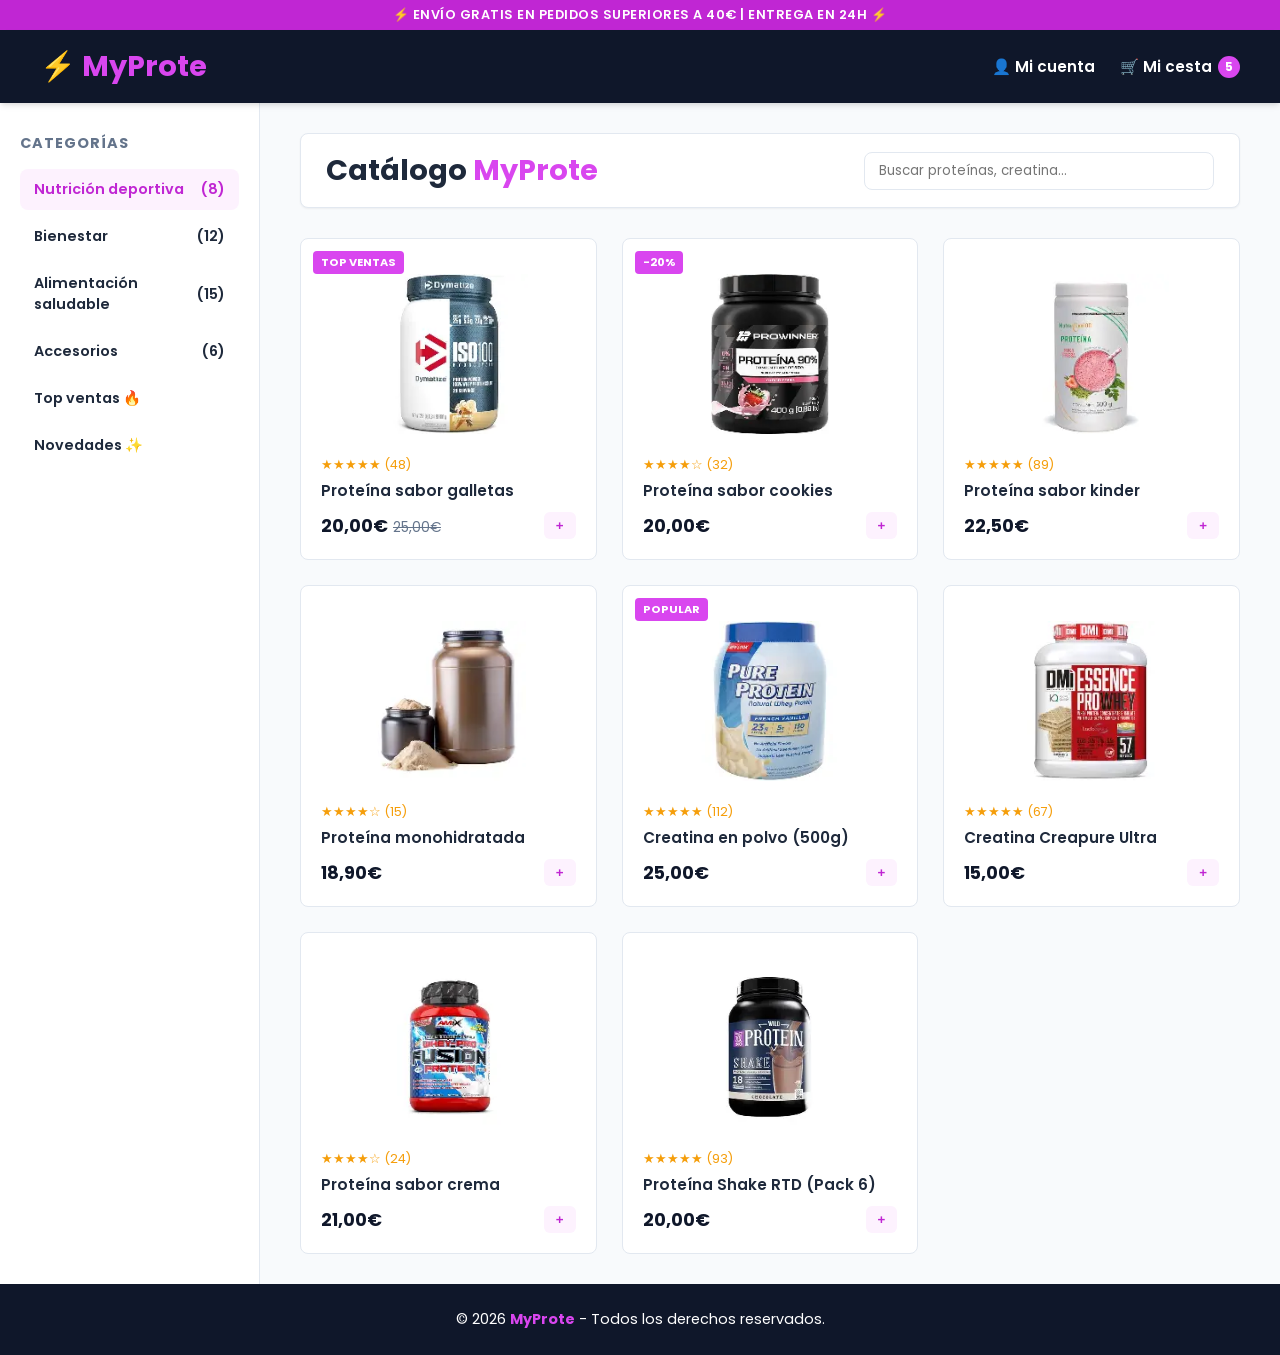
==== index.html @ d89b1549 "Add files via upload" ====
<!DOCTYPE html>
<html lang="es">
<head>
    <meta charset="UTF-8">
    <meta name="viewport" content="width=device-width, initial-scale=1.0">
    <title>MyProte - Tu Tienda de Nutrición Deportiva</title>
    <link rel="preconnect" href="https://fonts.googleapis.com">
    <link rel="preconnect" href="https://fonts.gstatic.com" crossorigin>
    <link href="https://fonts.googleapis.com/css2?family=Poppins:wght@400;600;700&display=swap" rel="stylesheet">
    <link rel="stylesheet" href="styles.css">
</head>
<body>

    <div class="top-bar">⚡ ENVÍO GRATIS EN PEDIDOS SUPERIORES A 40€ | ENTREGA EN 24H ⚡</div>

    <header class="main-header">
        <a href="index.html" class="logo">⚡ MyProte</a>
        <nav class="nav-links">
            <a href="cuenta.html">👤 Mi cuenta</a>
            <a href="cesta.html">🛒 Mi cesta <span class="badge-count">5</span></a>
        </nav>
    </header>

    <div class="layout-container">
        
        <aside class="sidebar">
            <h3 class="sidebar-title">Categorías</h3>
            <ul>
                <li><a href="index.html" class="active">Nutrición deportiva <span>(8)</span></a></li>
                <li><a href="#">Bienestar <span>(12)</span></a></li>
                <li><a href="#">Alimentación saludable <span>(15)</span></a></li>
                <li><a href="#">Accesorios <span>(6)</span></a></li>
                <li><a href="#">Top ventas 🔥</a></li>
                <li><a href="#">Novedades ✨</a></li>
            </ul>
        </aside>

        <main class="main-content">
            
            <div class="search-bar-container">
                <h1 class="brand-title">Catálogo <span>MyProte</span></h1>
                <div class="search-box">
                    <input type="text" class="search-input" placeholder="Buscar proteínas, creatina...">
                </div>
            </div>

            <section class="products-grid">
                
                <div class="product-card">
                    <span class="product-badge">Top Ventas</span>
                    <a href="detalle.html"><img src="imagenes/p1.webp" alt="Proteína sabor galletas"></a>
                    <div class="product-info">
                        <div class="product-rating">★★★★★ (48)</div>
                        <h3 class="product-title"><a href="detalle.html">Proteína sabor galletas</a></h3>
                        <div class="product-price-row">
                            <div><span class="price">20,00€</span><span class="old-price">25,00€</span></div>
                            <button class="btn-add-cart">+</button>
                        </div>
                    </div>
                </div>

                <div class="product-card">
                    <span class="product-badge">-20%</span>
                    <a href="detalle.html"><img src="imagenes/p2.webp" alt="Proteína sabor cookies"></a>
                    <div class="product-info">
                        <div class="product-rating">★★★★☆ (32)</div>
                        <h3 class="product-title"><a href="detalle.html">Proteína sabor cookies</a></h3>
                        <div class="product-price-row">
                            <div><span class="price">20,00€</span></div>
                            <button class="btn-add-cart">+</button>
                        </div>
                    </div>
                </div>

                <div class="product-card">
                    <a href="detalle.html"><img src="imagenes/p3.webp" alt="Proteína sabor kinder"></a>
                    <div class="product-info">
                        <div class="product-rating">★★★★★ (89)</div>
                        <h3 class="product-title"><a href="detalle.html">Proteína sabor kinder</a></h3>
                        <div class="product-price-row">
                            <div><span class="price">22,50€</span></div>
                            <button class="btn-add-cart">+</button>
                        </div>
                    </div>
                </div>

                <div class="product-card">
                    <a href="detalle.html"><img src="imagenes/p4.webp" alt="Proteína monohidratada"></a>
                    <div class="product-info">
                        <div class="product-rating">★★★★☆ (15)</div>
                        <h3 class="product-title"><a href="detalle.html">Proteína monohidratada</a></h3>
                        <div class="product-price-row">
                            <div><span class="price">18,90€</span></div>
                            <button class="btn-add-cart">+</button>
                        </div>
                    </div>
                </div>

                <div class="product-card">
                    <span class="product-badge">Popular</span>
                    <a href="detalle.html"><img src="imagenes/p5.webp" alt="Creatina en polvo"></a>
                    <div class="product-info">
                        <div class="product-rating">★★★★★ (112)</div>
                        <h3 class="product-title"><a href="detalle.html">Creatina en polvo (500g)</a></h3>
                        <div class="product-price-row">
                            <div><span class="price">25,00€</span></div>
                            <button class="btn-add-cart">+</button>
                        </div>
                    </div>
                </div>

                <div class="product-card">
                    <a href="detalle.html"><img src="imagenes/p6.webp" alt="Creatina Creapure"></a>
                    <div class="product-info">
                        <div class="product-rating">★★★★★ (67)</div>
                        <h3 class="product-title"><a href="detalle.html">Creatina Creapure Ultra</a></h3>
                        <div class="product-price-row">
                            <div><span class="price">15,00€</span></div>
                            <button class="btn-add-cart">+</button>
                        </div>
                    </div>
                </div>

                <div class="product-card">
                    <a href="detalle.html"><img src="imagenes/p7.webp" alt="Proteína sabor crema"></a>
                    <div class="product-info">
                        <div class="product-rating">★★★★☆ (24)</div>
                        <h3 class="product-title"><a href="detalle.html">Proteína sabor crema</a></h3>
                        <div class="product-price-row">
                            <div><span class="price">21,00€</span></div>
                            <button class="btn-add-cart">+</button>
                        </div>
                    </div>
                </div>

                <div class="product-card">
                    <a href="detalle.html"><img src="imagenes/p8.webp" alt="Proteína shake"></a>
                    <div class="product-info">
                        <div class="product-rating">★★★★★ (93)</div>
                        <h3 class="product-title"><a href="detalle.html">Proteína Shake RTD (Pack 6)</a></h3>
                        <div class="product-price-row">
                            <div><span class="price">20,00€</span></div>
                            <button class="btn-add-cart">+</button>
                        </div>
                    </div>
                </div>

            </section>

        </main>
    </div>

    <footer class="main-footer">
        © 2026 <span>MyProte</span> - Todos los derechos reservados.
    </footer>

</body>
</html>
---- styles.css ----
/* ==========================================
   1. RESET Y VARIABLES GLOBALES
   ========================================== */
:root {
    --primary-color: #d946ef;
    --primary-dark: #c026d3;
    --primary-light: #fdf2fe;
    --bg-dark: #0f172a;
    --bg-light: #f8fafc;
    --text-main: #1e293b;
    --text-muted: #64748b;
    --border-color: #e2e8f0;
    --shadow-sm: 0 1px 2px 0 rgba(0, 0, 0, 0.05);
    --shadow-md: 0 4px 6px -1px rgba(0, 0, 0, 0.1), 0 2px 4px -1px rgba(0, 0, 0, 0.06);
    --shadow-lg: 0 10px 15px -3px rgba(0, 0, 0, 0.1), 0 4px 6px -2px rgba(0, 0, 0, 0.05);
    --radius: 8px;
}

* {
    box-sizing: border-box;
    margin: 0;
    padding: 0;
}

body {
    font-family: 'Poppins', sans-serif;
    background-color: var(--bg-light);
    color: var(--text-main);
    display: flex;
    flex-direction: column;
    min-height: 100vh;
}

a {
    text-decoration: none;
    color: inherit;
}

/* ==========================================
   2. ANNOUNCEMENT BAR & HEADER
   ========================================== */
.top-bar {
    background-color: var(--primary-dark);
    color: #ffffff;
    text-align: center;
    padding: 6px 15px;
    font-size: 0.8rem;
    font-weight: 600;
    letter-spacing: 0.5px;
}

.main-header {
    background-color: var(--bg-dark);
    color: #ffffff;
    display: flex;
    justify-content: space-between;
    align-items: center;
    padding: 15px 40px;
    position: sticky;
    top: 0;
    z-index: 100;
    box-shadow: var(--shadow-md);
}

.main-header .logo {
    font-size: 1.8rem;
    font-weight: 700;
    color: var(--primary-color);
    display: flex;
    align-items: center;
    gap: 8px;
}

.main-header .nav-links {
    display: flex;
    gap: 25px;
}

.main-header .nav-links a {
    color: #ffffff;
    font-weight: 600;
    font-size: 0.95rem;
    transition: color 0.2s ease;
    display: flex;
    align-items: center;
    gap: 6px;
}

.main-header .nav-links a:hover {
    color: var(--primary-color);
}

.badge-count {
    background-color: var(--primary-color);
    color: #ffffff;
    font-size: 0.75rem;
    padding: 2px 7px;
    border-radius: 999px;
    font-weight: 700;
}

/* ==========================================
   3. ESTRUCTURA Y SIDEBAR (FLEXBOX)
   ========================================== */
.layout-container {
    display: flex;
    flex: 1;
    max-width: 1400px;
    margin: 0 auto;
    width: 100%;
}

.sidebar {
    width: 260px;
    background-color: #ffffff;
    padding: 30px 20px;
    border-right: 1px solid var(--border-color);
}

.sidebar-title {
    font-size: 0.9rem;
    text-transform: uppercase;
    color: var(--text-muted);
    font-weight: 700;
    margin-bottom: 15px;
    letter-spacing: 1px;
}

.sidebar ul {
    list-style: none;
    display: flex;
    flex-direction: column;
    gap: 6px;
}

.sidebar ul li a {
    display: flex;
    justify-content: space-between;
    align-items: center;
    padding: 10px 14px;
    color: var(--text-main);
    border-radius: var(--radius);
    font-size: 0.9rem;
    font-weight: 600;
    transition: all 0.2s ease;
}

.sidebar ul li a:hover,
.sidebar ul li a.active {
    background-color: var(--primary-light);
    color: var(--primary-dark);
}

.main-content {
    flex: 1;
    padding: 30px 40px;
}

/* ==========================================
   4. BUSCADOR Y ENCABEZADOS DE SECCIÓN
   ========================================== */
.search-bar-container {
    display: flex;
    justify-content: space-between;
    align-items: center;
    margin-bottom: 30px;
    background: #ffffff;
    padding: 15px 25px;
    border-radius: var(--radius);
    box-shadow: var(--shadow-sm);
    border: 1px solid var(--border-color);
}

.brand-title, .detail-page-title {
    font-size: 1.8rem;
    font-weight: 700;
}

.brand-title span, .detail-page-title span, .cart-section h2 span {
    color: var(--primary-color);
}

.search-box {
    display: flex;
    gap: 10px;
    width: 350px;
}

.search-input {
    width: 100%;
    padding: 8px 14px;
    border: 1px solid var(--border-color);
    border-radius: var(--radius);
    outline: none;
    font-family: inherit;
    transition: border-color 0.2s;
}

.search-input:focus {
    border-color: var(--primary-color);
}

/* ==========================================
   5. CATÁLOGO DE PRODUCTOS (FRAME 1)
   ========================================== */
.products-grid {
    display: grid;
    grid-template-columns: repeat(auto-fill, minmax(240px, 1fr));
    gap: 25px;
}

.product-card {
    background-color: #ffffff;
    border-radius: var(--radius);
    border: 1px solid var(--border-color);
    padding: 20px;
    display: flex;
    flex-direction: column;
    justify-content: space-between;
    transition: transform 0.2s ease, box-shadow 0.2s ease;
    position: relative;
    overflow: hidden;
}

.product-card:hover {
    transform: translateY(-4px);
    box-shadow: var(--shadow-lg);
    border-color: var(--primary-color);
}

.product-badge {
    position: absolute;
    top: 12px;
    left: 12px;
    background-color: var(--primary-color);
    color: #ffffff;
    font-size: 0.7rem;
    font-weight: 700;
    padding: 3px 8px;
    border-radius: 4px;
    text-transform: uppercase;
}

.product-card img {
    width: 100%;
    height: 160px;
    object-fit: contain;
    margin: 15px 0;
}

.product-info {
    text-align: left;
}

.product-rating {
    color: #f59e0b;
    font-size: 0.8rem;
    margin-bottom: 5px;
}

.product-title {
    font-weight: 600;
    font-size: 0.95rem;
    margin-bottom: 8px;
    color: var(--text-main);
}

.product-price-row {
    display: flex;
    justify-content: space-between;
    align-items: center;
    margin-top: 10px;
}

.price {
    font-weight: 700;
    font-size: 1.1rem;
    color: var(--bg-dark);
}

.old-price {
    font-size: 0.85rem;
    color: var(--text-muted);
    text-decoration: line-through;
    margin-left: 5px;
}

.btn-add-cart {
    background-color: var(--primary-light);
    color: var(--primary-dark);
    border: none;
    padding: 6px 12px;
    border-radius: 6px;
    font-weight: 700;
    cursor: pointer;
    transition: all 0.2s;
}

.btn-add-cart:hover {
    background-color: var(--primary-color);
    color: #ffffff;
}

/* ==========================================
   6. CESTA Y FORMULARIO (FRAME 2)
   ========================================== */
.cart-wrapper {
    display: grid;
    grid-template-columns: 1fr 380px;
    gap: 30px;
    align-items: start;
}

.cart-list {
    background-color: #ffffff;
    border-radius: var(--radius);
    border: 1px solid var(--border-color);
    padding: 20px;
    box-shadow: var(--shadow-sm);
}

.cart-item {
    display: flex;
    align-items: center;
    justify-content: space-between;
    padding: 15px 0;
    border-bottom: 1px solid var(--border-color);
}

.cart-item:last-child {
    border-bottom: none;
}

.cart-item-info {
    display: flex;
    align-items: center;
    gap: 15px;
}

.cart-item img {
    width: 60px;
    height: 60px;
    object-fit: contain;
    background-color: var(--bg-light);
    border-radius: 6px;
    padding: 5px;
}

.cart-item-title {
    font-weight: 600;
    font-size: 0.95rem;
}

.cart-item-qty {
    font-size: 0.85rem;
    color: var(--text-muted);
}

.checkout-card {
    background-color: #ffffff;
    border-radius: var(--radius);
    border: 1px solid var(--border-color);
    padding: 25px;
    box-shadow: var(--shadow-sm);
}

.checkout-card h3 {
    font-size: 1.1rem;
    margin-bottom: 20px;
    border-bottom: 1px solid var(--border-color);
    padding-bottom: 10px;
}

.order-summary-row {
    display: flex;
    justify-content: space-between;
    margin-bottom: 10px;
    font-size: 0.9rem;
    color: var(--text-muted);
}

.order-summary-row.total {
    font-size: 1.2rem;
    font-weight: 700;
    color: var(--text-main);
    border-top: 1px solid var(--border-color);
    padding-top: 15px;
    margin-top: 15px;
}

.form-group {
    margin-bottom: 15px;
}

.form-group label {
    display: block;
    font-size: 0.85rem;
    font-weight: 600;
    margin-bottom: 6px;
}

.form-group input, .form-group select {
    width: 100%;
    padding: 10px;
    border: 1px solid var(--border-color);
    border-radius: var(--radius);
    font-family: inherit;
    font-size: 0.9rem;
}

.btn-buy {
    width: 100%;
    background-color: var(--primary-color);
    color: #ffffff;
    border: none;
    padding: 12px;
    font-size: 1rem;
    font-weight: 700;
    border-radius: var(--radius);
    cursor: pointer;
    transition: background-color 0.2s;
    margin-top: 10px;
}

.btn-buy:hover {
    background-color: var(--primary-dark);
}

/* ==========================================
   7. DETALLE DE PRODUCTO (FRAME 3)
   ========================================== */
.product-detail-layout {
    display: grid;
    grid-template-columns: 2fr 1fr;
    gap: 30px;
    margin-bottom: 40px;
}

.detail-main-card {
    background: #ffffff;
    border-radius: var(--radius);
    border: 1px solid var(--border-color);
    padding: 30px;
    display: flex;
    gap: 30px;
}

.detail-img-box {
    width: 220px;
    height: 220px;
    display: flex;
    align-items: center;
    justify-content: center;
    background-color: var(--bg-light);
    border-radius: var(--radius);
}

.detail-img-box img {
    max-width: 100%;
    max-height: 180px;
    object-fit: contain;
}

.detail-content {
    flex: 1;
}

.nutrition-grid {
    display: grid;
    grid-template-columns: repeat(3, 1fr);
    gap: 10px;
    margin-top: 20px;
}

.nutrition-item {
    background-color: var(--bg-light);
    padding: 10px;
    border-radius: 6px;
    text-align: center;
}

.nutrition-item strong {
    display: block;
    font-size: 1rem;
    color: var(--primary-dark);
}

.nutrition-item span {
    font-size: 0.75rem;
    color: var(--text-muted);
}

.flavors-card {
    background: #ffffff;
    border-radius: var(--radius);
    border: 1px solid var(--border-color);
    padding: 20px;
}

.flavors-card h4 {
    margin-bottom: 15px;
    font-size: 0.95rem;
}

.flavor-list {
    display: flex;
    flex-direction: column;
    gap: 12px;
}

.flavor-item {
    display: flex;
    align-items: center;
    gap: 12px;
    padding: 8px;
    border-radius: 6px;
    border: 1px solid var(--border-color);
    transition: border-color 0.2s;
    cursor: pointer;
}

.flavor-item:hover {
    border-color: var(--primary-color);
}

.flavor-item img {
    width: 40px;
    height: 40px;
    object-fit: contain;
}

/* ==========================================
   8. VISTA MI CUENTA (FRAME 19)
   ========================================== */
.account-wrapper {
    max-width: 600px;
    margin: 20px auto;
}

.account-header-card {
    background-color: var(--bg-dark);
    color: #ffffff;
    padding: 25px;
    border-radius: var(--radius) var(--radius) 0 0;
    text-align: center;
}

.account-avatar {
    width: 70px;
    height: 70px;
    background-color: var(--primary-color);
    border-radius: 50%;
    display: flex;
    align-items: center;
    justify-content: center;
    font-size: 1.8rem;
    font-weight: 700;
    margin: 0 auto 10px auto;
}

.account-menu-card {
    background-color: #ffffff;
    border: 1px solid var(--border-color);
    border-top: none;
    border-radius: 0 0 var(--radius) var(--radius);
    box-shadow: var(--shadow-md);
    overflow: hidden;
}

.account-menu-item {
    display: flex;
    justify-content: space-between;
    align-items: center;
    padding: 18px 25px;
    color: var(--text-main);
    font-weight: 600;
    font-size: 0.95rem;
    border-bottom: 1px solid var(--border-color);
    transition: all 0.2s ease;
}

.account-menu-item:last-child {
    border-bottom: none;
}

.account-menu-item:hover {
    background-color: var(--primary-light);
    color: var(--primary-dark);
    padding-left: 30px;
}

/* ==========================================
   9. FOOTER
   ========================================== */
.main-footer {
    background-color: var(--bg-dark);
    color: #ffffff;
    text-align: center;
    padding: 25px;
    font-size: 0.9rem;
    margin-top: auto;
}

.main-footer span {
    color: var(--primary-color);
    font-weight: 700;
}
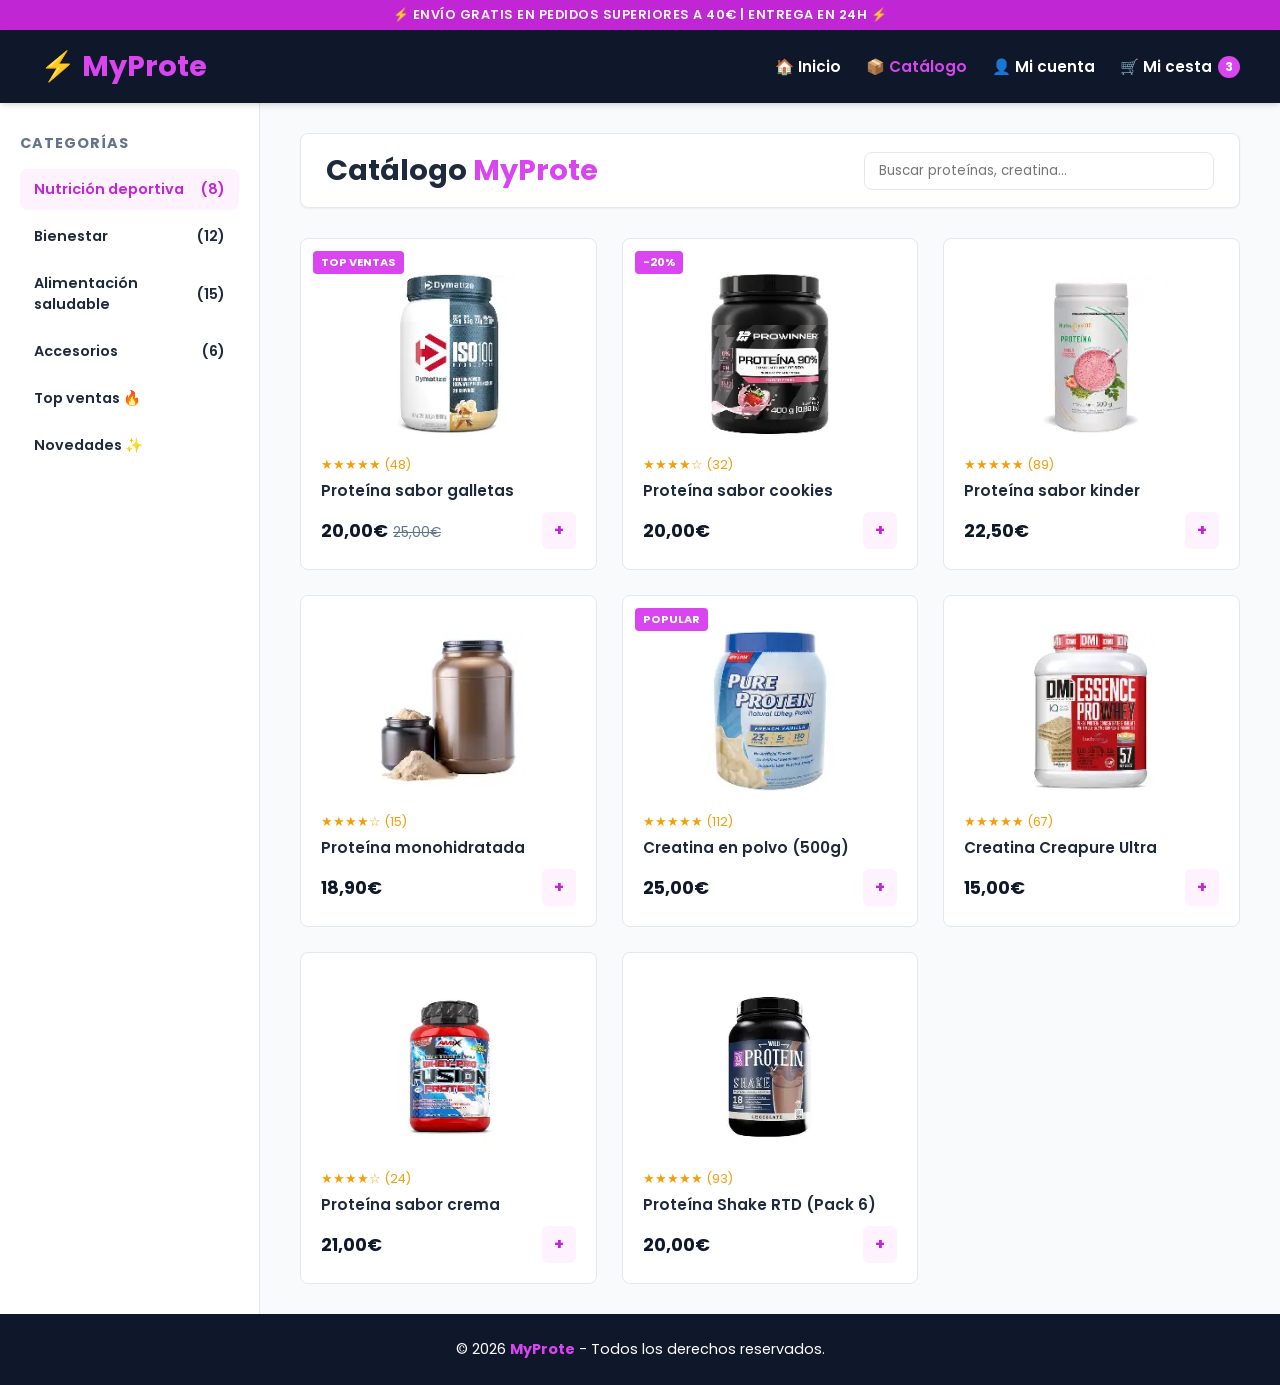
==== commit 99343f6b: "Add files via upload" ====
--- a/index.html
+++ b/index.html
@@ -3,10 +3,10 @@
 <head>
     <meta charset="UTF-8">
     <meta name="viewport" content="width=device-width, initial-scale=1.0">
-    <title>MyProte - Tu Tienda de Nutrición Deportiva</title>
+    <title>MyProte - Catálogo de Nutrición Deportiva</title>
     <link rel="preconnect" href="https://fonts.googleapis.com">
     <link rel="preconnect" href="https://fonts.gstatic.com" crossorigin>
-    <link href="https://fonts.googleapis.com/css2?family=Poppins:wght@400;600;700&display=swap" rel="stylesheet">
+    <link href="https://fonts.googleapis.com/css2?family=Poppins:wght@400;500;600;700&display=swap" rel="stylesheet">
     <link rel="stylesheet" href="styles.css">
 </head>
 <body>
@@ -14,10 +14,12 @@
     <div class="top-bar">⚡ ENVÍO GRATIS EN PEDIDOS SUPERIORES A 40€ | ENTREGA EN 24H ⚡</div>
 
     <header class="main-header">
-        <a href="index.html" class="logo">⚡ MyProte</a>
+        <a href="inicio.html" class="logo">⚡ MyProte</a>
         <nav class="nav-links">
+            <a href="inicio.html">🏠 Inicio</a>
+            <a href="index.html" class="active">📦 Catálogo</a>
             <a href="cuenta.html">👤 Mi cuenta</a>
-            <a href="cesta.html">🛒 Mi cesta <span class="badge-count">5</span></a>
+            <a href="cesta.html">🛒 Mi cesta <span class="badge-count">3</span></a>
         </nav>
     </header>
 
@@ -27,11 +29,11 @@
             <h3 class="sidebar-title">Categorías</h3>
             <ul>
                 <li><a href="index.html" class="active">Nutrición deportiva <span>(8)</span></a></li>
-                <li><a href="#">Bienestar <span>(12)</span></a></li>
-                <li><a href="#">Alimentación saludable <span>(15)</span></a></li>
-                <li><a href="#">Accesorios <span>(6)</span></a></li>
-                <li><a href="#">Top ventas 🔥</a></li>
-                <li><a href="#">Novedades ✨</a></li>
+                <li><a href="index.html">Bienestar <span>(12)</span></a></li>
+                <li><a href="index.html">Alimentación saludable <span>(15)</span></a></li>
+                <li><a href="index.html">Accesorios <span>(6)</span></a></li>
+                <li><a href="index.html">Top ventas 🔥</a></li>
+                <li><a href="index.html">Novedades ✨</a></li>
             </ul>
         </aside>
 
@@ -54,7 +56,7 @@
                         <h3 class="product-title"><a href="detalle.html">Proteína sabor galletas</a></h3>
                         <div class="product-price-row">
                             <div><span class="price">20,00€</span><span class="old-price">25,00€</span></div>
-                            <button class="btn-add-cart">+</button>
+                            <a href="cesta.html" class="btn-add-cart">+</a>
                         </div>
                     </div>
                 </div>
@@ -67,7 +69,7 @@
                         <h3 class="product-title"><a href="detalle.html">Proteína sabor cookies</a></h3>
                         <div class="product-price-row">
                             <div><span class="price">20,00€</span></div>
-                            <button class="btn-add-cart">+</button>
+                            <a href="cesta.html" class="btn-add-cart">+</a>
                         </div>
                     </div>
                 </div>
@@ -79,7 +81,7 @@
                         <h3 class="product-title"><a href="detalle.html">Proteína sabor kinder</a></h3>
                         <div class="product-price-row">
                             <div><span class="price">22,50€</span></div>
-                            <button class="btn-add-cart">+</button>
+                            <a href="cesta.html" class="btn-add-cart">+</a>
                         </div>
                     </div>
                 </div>
@@ -91,7 +93,7 @@
                         <h3 class="product-title"><a href="detalle.html">Proteína monohidratada</a></h3>
                         <div class="product-price-row">
                             <div><span class="price">18,90€</span></div>
-                            <button class="btn-add-cart">+</button>
+                            <a href="cesta.html" class="btn-add-cart">+</a>
                         </div>
                     </div>
                 </div>
@@ -104,7 +106,7 @@
                         <h3 class="product-title"><a href="detalle.html">Creatina en polvo (500g)</a></h3>
                         <div class="product-price-row">
                             <div><span class="price">25,00€</span></div>
-                            <button class="btn-add-cart">+</button>
+                            <a href="cesta.html" class="btn-add-cart">+</a>
                         </div>
                     </div>
                 </div>
@@ -116,7 +118,7 @@
                         <h3 class="product-title"><a href="detalle.html">Creatina Creapure Ultra</a></h3>
                         <div class="product-price-row">
                             <div><span class="price">15,00€</span></div>
-                            <button class="btn-add-cart">+</button>
+                            <a href="cesta.html" class="btn-add-cart">+</a>
                         </div>
                     </div>
                 </div>
@@ -128,7 +130,7 @@
                         <h3 class="product-title"><a href="detalle.html">Proteína sabor crema</a></h3>
                         <div class="product-price-row">
                             <div><span class="price">21,00€</span></div>
-                            <button class="btn-add-cart">+</button>
+                            <a href="cesta.html" class="btn-add-cart">+</a>
                         </div>
                     </div>
                 </div>
@@ -140,7 +142,7 @@
                         <h3 class="product-title"><a href="detalle.html">Proteína Shake RTD (Pack 6)</a></h3>
                         <div class="product-price-row">
                             <div><span class="price">20,00€</span></div>
-                            <button class="btn-add-cart">+</button>
+                            <a href="cesta.html" class="btn-add-cart">+</a>
                         </div>
                     </div>
                 </div>
--- a/styles.css
+++ b/styles.css
@@ -1,7 +1,7 @@
 /* ==========================================
    1. RESET Y VARIABLES GLOBALES
    ========================================== */
-:root {
+   :root {
     --primary-color: #d946ef;
     --primary-dark: #c026d3;
     --primary-light: #fdf2fe;
@@ -86,7 +86,8 @@
     gap: 6px;
 }
 
-.main-header .nav-links a:hover {
+.main-header .nav-links a:hover,
+.main-header .nav-links a.active {
     color: var(--primary-color);
 }
 
@@ -157,7 +158,102 @@
 }
 
 /* ==========================================
-   4. BUSCADOR Y ENCABEZADOS DE SECCIÓN
+   4. COMPONENTES NUEVOS PARA LA HOME (inicio.html)
+   ========================================== */
+.hero-banner {
+    background: linear-gradient(135deg, var(--bg-dark) 0%, #1e293b 100%);
+    color: #ffffff;
+    padding: 50px;
+    border-radius: var(--radius);
+    margin-bottom: 35px;
+    box-shadow: var(--shadow-md);
+}
+
+.hero-content h1 {
+    font-size: 2.3rem;
+    margin-bottom: 15px;
+    font-weight: 700;
+}
+
+.hero-content h1 span {
+    color: var(--primary-color);
+}
+
+.hero-content p {
+    font-size: 1rem;
+    color: var(--text-muted);
+    margin-bottom: 25px;
+    max-width: 650px;
+}
+
+.hero-buttons {
+    display: flex;
+    gap: 15px;
+}
+
+.btn-primary-hero {
+    background-color: var(--primary-color);
+    color: #ffffff;
+    padding: 12px 24px;
+    border-radius: var(--radius);
+    font-weight: 700;
+    transition: background-color 0.2s;
+}
+
+.btn-primary-hero:hover {
+    background-color: var(--primary-dark);
+}
+
+.btn-secondary-hero {
+    background-color: transparent;
+    color: #ffffff;
+    border: 2px solid var(--border-color);
+    padding: 12px 24px;
+    border-radius: var(--radius);
+    font-weight: 700;
+    transition: all 0.2s;
+}
+
+.btn-secondary-hero:hover {
+    border-color: var(--primary-color);
+    color: var(--primary-color);
+}
+
+.features-grid {
+    display: grid;
+    grid-template-columns: repeat(auto-fit, minmax(220px, 1fr));
+    gap: 20px;
+    margin-bottom: 40px;
+}
+
+.feature-card {
+    background: #ffffff;
+    padding: 20px;
+    border-radius: var(--radius);
+    border: 1px solid var(--border-color);
+    text-align: center;
+    box-shadow: var(--shadow-sm);
+}
+
+.feature-icon {
+    font-size: 2rem;
+    display: block;
+    margin-bottom: 10px;
+}
+
+.feature-card h3 {
+    font-size: 1rem;
+    margin-bottom: 6px;
+    font-weight: 600;
+}
+
+.feature-card p {
+    font-size: 0.85rem;
+    color: var(--text-muted);
+}
+
+/* ==========================================
+   5. BUSCADOR Y ENCABEZADOS DE SECCIÓN
    ========================================== */
 .search-bar-container {
     display: flex;
@@ -176,7 +272,7 @@
     font-weight: 700;
 }
 
-.brand-title span, .detail-page-title span, .cart-section h2 span {
+.brand-title span, .detail-page-title span {
     color: var(--primary-color);
 }
 
@@ -201,7 +297,7 @@
 }
 
 /* ==========================================
-   5. CATÁLOGO DE PRODUCTOS (FRAME 1)
+   6. CATÁLOGO DE PRODUCTOS
    ========================================== */
 .products-grid {
     display: grid;
@@ -302,8 +398,86 @@
 }
 
 /* ==========================================
-   6. CESTA Y FORMULARIO (FRAME 2)
+   7. CESTA Y FORMULARIO
    ========================================== */
+.checkout-steps {
+    display: flex;
+    align-items: center;
+    gap: 15px;
+    margin-bottom: 25px;
+}
+
+.step {
+    display: flex;
+    align-items: center;
+    gap: 8px;
+    font-size: 0.9rem;
+    font-weight: 600;
+    color: var(--text-muted);
+}
+
+.step.active {
+    color: var(--primary-dark);
+}
+
+.step-num {
+    width: 25px;
+    height: 25px;
+    border-radius: 50%;
+    background-color: var(--border-color);
+    display: flex;
+    align-items: center;
+    justify-content: center;
+    font-size: 0.8rem;
+}
+
+.step.active .step-num {
+    background-color: var(--primary-color);
+    color: #ffffff;
+}
+
+.step-line {
+    flex: 1;
+    height: 2px;
+    background-color: var(--border-color);
+    max-width: 50px;
+}
+
+.cart-header-title {
+    display: flex;
+    justify-content: space-between;
+    align-items: center;
+    margin-bottom: 20px;
+}
+
+.continue-shopping {
+    font-size: 0.9rem;
+    font-weight: 600;
+    color: var(--primary-dark);
+}
+
+.free-shipping-banner {
+    background-color: var(--primary-light);
+    border: 1px solid var(--primary-color);
+    padding: 15px;
+    border-radius: var(--radius);
+    margin-bottom: 25px;
+    font-size: 0.9rem;
+}
+
+.shipping-progress-bar {
+    background-color: #ffffff;
+    height: 8px;
+    border-radius: 999px;
+    margin-top: 8px;
+    overflow: hidden;
+}
+
+.shipping-progress-fill {
+    background-color: var(--primary-color);
+    height: 100%;
+}
+
 .cart-wrapper {
     display: grid;
     grid-template-columns: 1fr 380px;
@@ -351,9 +525,106 @@
     font-size: 0.95rem;
 }
 
-.cart-item-qty {
+.cart-item-variant {
+    display: block;
+    font-size: 0.8rem;
+    color: var(--text-muted);
+}
+
+.stock-badge {
+    font-size: 0.75rem;
+    color: #16a34a;
+    font-weight: 600;
+}
+
+.cart-item-actions {
+    display: flex;
+    align-items: center;
+    gap: 20px;
+}
+
+.quantity-selector {
+    display: flex;
+    align-items: center;
+    border: 1px solid var(--border-color);
+    border-radius: 6px;
+}
+
+.qty-btn {
+    background: none;
+    border: none;
+    padding: 5px 10px;
+    cursor: pointer;
+    font-weight: 600;
+}
+
+.qty-input {
+    width: 35px;
+    border: none;
+    text-align: center;
+    font-family: inherit;
+    outline: none;
+}
+
+.price-container {
+    text-align: right;
+}
+
+.cart-item-price {
+    font-weight: 700;
+    font-size: 1rem;
+}
+
+.unit-price {
+    display: block;
+    font-size: 0.75rem;
+    color: var(--text-muted);
+}
+
+.btn-remove-item {
+    background: none;
+    border: none;
+    cursor: pointer;
+    font-size: 1rem;
+}
+
+.promo-code-card {
+    background: #ffffff;
+    border: 1px solid var(--border-color);
+    padding: 20px;
+    border-radius: var(--radius);
+    margin-top: 20px;
+}
+
+.promo-code-card label {
+    display: block;
     font-size: 0.85rem;
-    color: var(--text-muted);
+    font-weight: 600;
+    margin-bottom: 8px;
+}
+
+.promo-input-group {
+    display: flex;
+    gap: 10px;
+}
+
+.promo-input {
+    flex: 1;
+    padding: 8px 12px;
+    border: 1px solid var(--border-color);
+    border-radius: var(--radius);
+    outline: none;
+    font-family: inherit;
+}
+
+.btn-apply-coupon {
+    background-color: var(--bg-dark);
+    color: #ffffff;
+    border: none;
+    padding: 8px 16px;
+    border-radius: var(--radius);
+    font-weight: 600;
+    cursor: pointer;
 }
 
 .checkout-card {
@@ -379,6 +650,16 @@
     color: var(--text-muted);
 }
 
+.discount-text {
+    color: #16a34a;
+    font-weight: 600;
+}
+
+.free-shipping-text {
+    color: #16a34a;
+    font-weight: 700;
+}
+
 .order-summary-row.total {
     font-size: 1.2rem;
     font-weight: 700;
@@ -388,6 +669,13 @@
     margin-top: 15px;
 }
 
+.checkout-section-title {
+    font-size: 0.9rem;
+    font-weight: 700;
+    margin: 20px 0 10px 0;
+    color: var(--text-main);
+}
+
 .form-group {
     margin-bottom: 15px;
 }
@@ -399,13 +687,56 @@
     margin-bottom: 6px;
 }
 
-.form-group input, .form-group select {
+.form-group input {
     width: 100%;
     padding: 10px;
     border: 1px solid var(--border-color);
     border-radius: var(--radius);
     font-family: inherit;
     font-size: 0.9rem;
+}
+
+.form-row-2col {
+    display: grid;
+    grid-template-columns: 1fr 1fr;
+    gap: 10px;
+}
+
+.payment-options {
+    display: grid;
+    grid-template-columns: repeat(3, 1fr);
+    gap: 10px;
+    margin-bottom: 20px;
+}
+
+.payment-option input {
+    display: none;
+}
+
+.payment-box {
+    border: 1px solid var(--border-color);
+    border-radius: var(--radius);
+    padding: 12px 8px;
+    display: flex;
+    flex-direction: column;
+    align-items: center;
+    gap: 5px;
+    cursor: pointer;
+    transition: all 0.2s;
+}
+
+.payment-option input:checked + .payment-box {
+    border-color: var(--primary-color);
+    background-color: var(--primary-light);
+}
+
+.payment-icon {
+    font-size: 1.2rem;
+}
+
+.payment-label {
+    font-size: 0.75rem;
+    font-weight: 600;
 }
 
 .btn-buy {
@@ -426,8 +757,30 @@
     background-color: var(--primary-dark);
 }
 
+.trust-badges {
+    display: grid;
+    grid-template-columns: repeat(3, 1fr);
+    gap: 10px;
+    margin-top: 20px;
+    border-top: 1px solid var(--border-color);
+    padding-top: 15px;
+    text-align: center;
+}
+
+.trust-item {
+    font-size: 0.7rem;
+    color: var(--text-muted);
+    font-weight: 600;
+}
+
+.trust-icon {
+    display: block;
+    font-size: 1.1rem;
+    margin-bottom: 4px;
+}
+
 /* ==========================================
-   7. DETALLE DE PRODUCTO (FRAME 3)
+   8. DETALLE DE PRODUCTO
    ========================================== */
 .product-detail-layout {
     display: grid;
@@ -530,7 +883,7 @@
 }
 
 /* ==========================================
-   8. VISTA MI CUENTA (FRAME 19)
+   9. VISTA MI CUENTA
    ========================================== */
 .account-wrapper {
     max-width: 600px;
@@ -590,7 +943,7 @@
 }
 
 /* ==========================================
-   9. FOOTER
+   10. FOOTER
    ========================================== */
 .main-footer {
     background-color: var(--bg-dark);
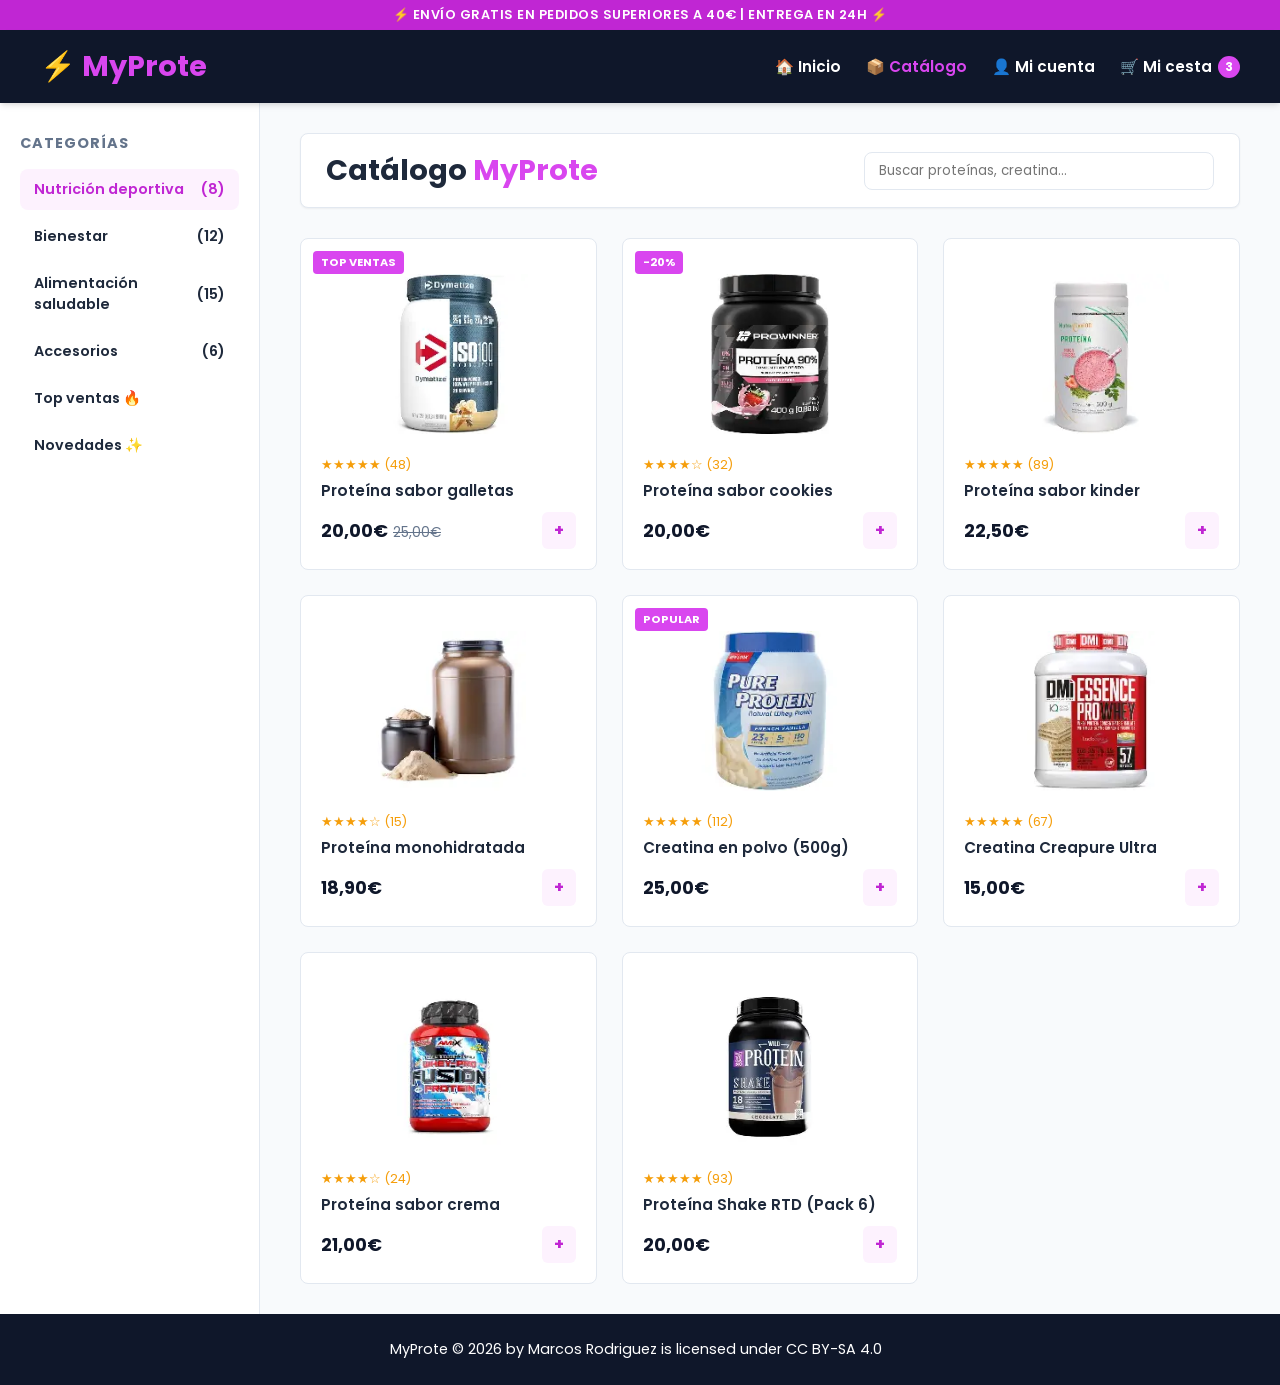
==== commit da085699: "Revise footer with licensing and author links Updated footer to include licensing information and li" ====
--- a/index.html
+++ b/index.html
@@ -153,8 +153,8 @@
     </div>
 
     <footer class="main-footer">
-        © 2026 <span>MyProte</span> - Todos los derechos reservados.
+        <a href="https://github.com/MarcosRodriguez11/Pagina-Dise-o-interfaz-web">MyProte</a> © 2026 by <a href="https://github.com/MarcosRodriguez11">Marcos Rodriguez</a> is licensed under <a href="https://creativecommons.org/licenses/by-sa/4.0/">CC BY-SA 4.0</a><img src="https://mirrors.creativecommons.org/presskit/icons/cc.svg" alt="" style="max-width: 1em;max-height:1em;margin-left: .2em;"><img src="https://mirrors.creativecommons.org/presskit/icons/by.svg" alt="" style="max-width: 1em;max-height:1em;margin-left: .2em;"><img src="https://mirrors.creativecommons.org/presskit/icons/sa.svg" alt="" style="max-width: 1em;max-height:1em;margin-left: .2em;">
     </footer>
 
 </body>
-</html>+</html>
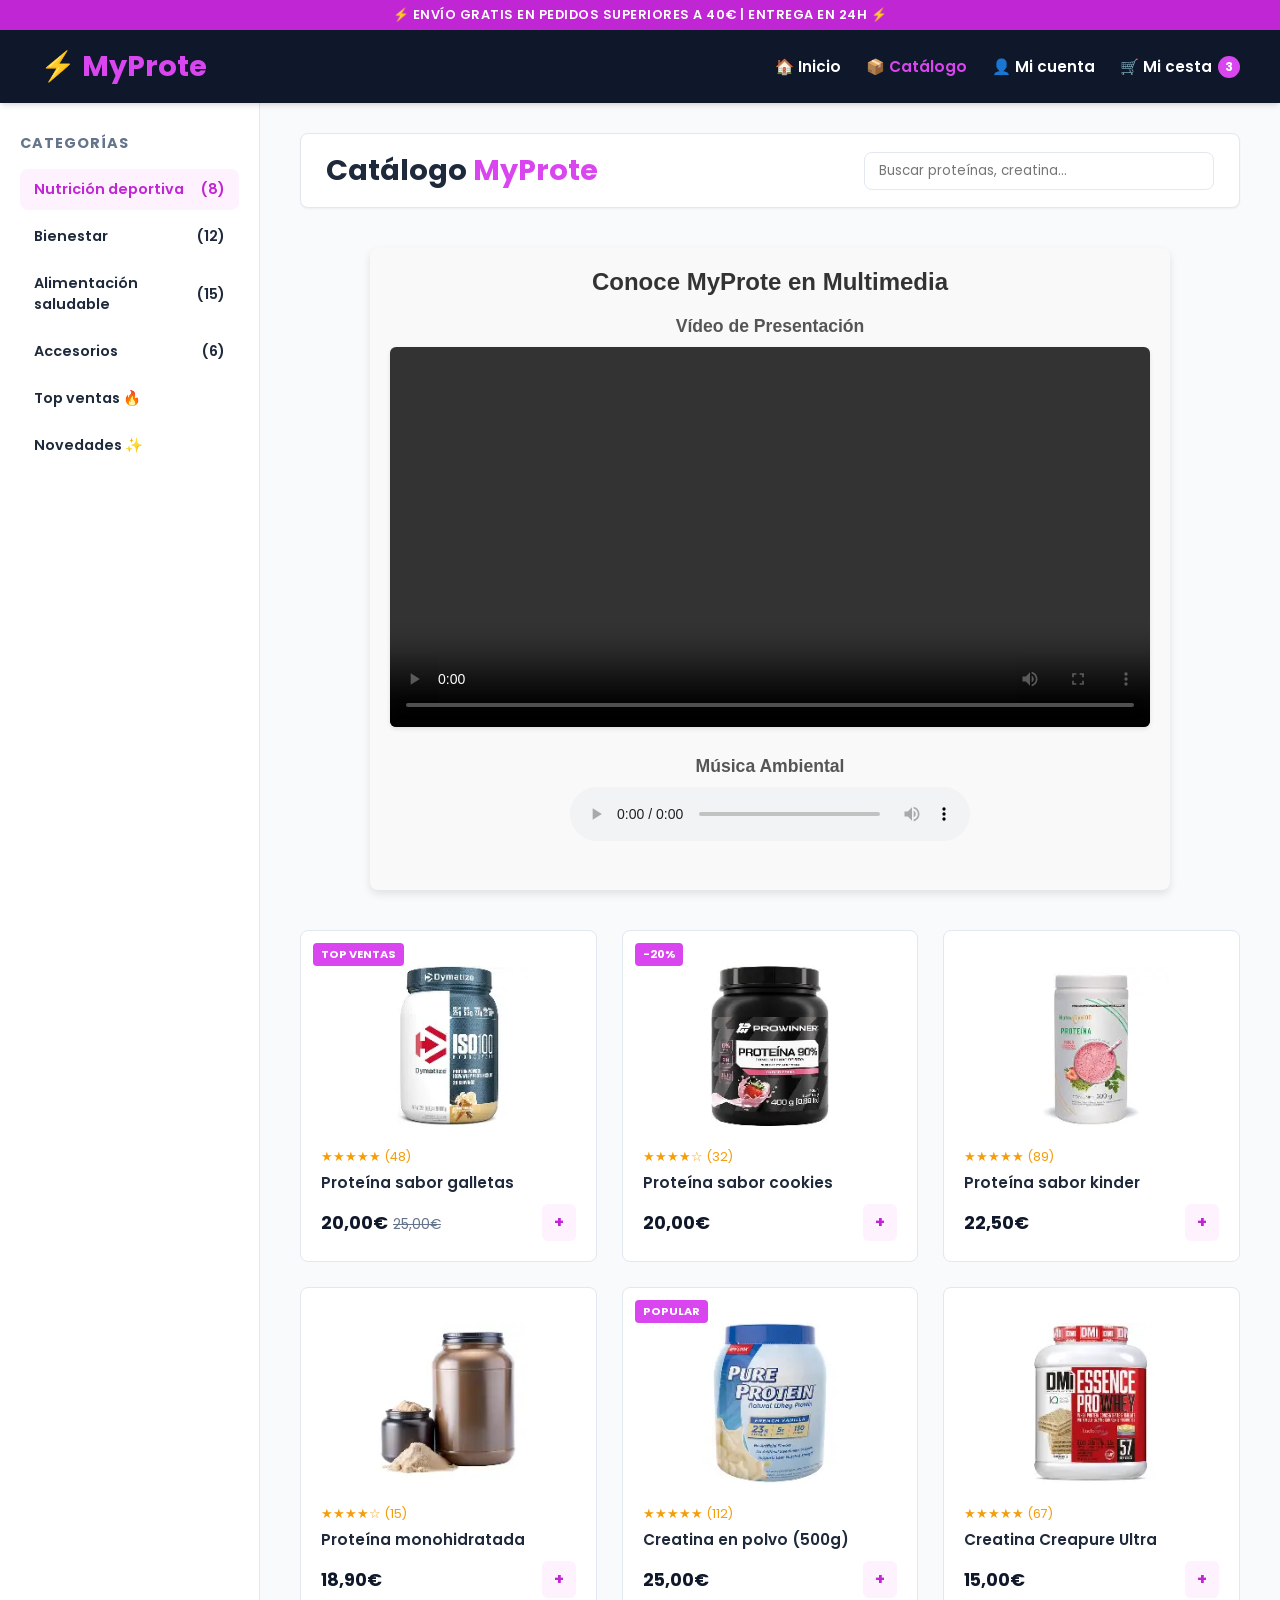
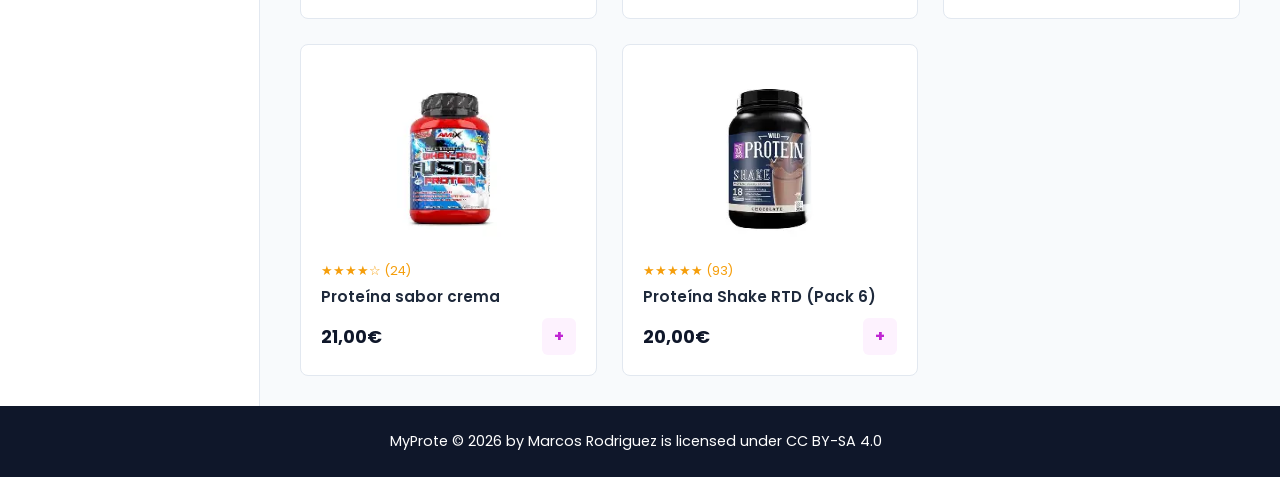
==== commit d01fe5c3: "Update index.html" ====
--- a/index.html
+++ b/index.html
@@ -45,6 +45,27 @@
                     <input type="text" class="search-input" placeholder="Buscar proteínas, creatina...">
                 </div>
             </div>
+
+            <!-- SECCIÓN MULTIMEDIA (Punto 2) -->
+            <section class="seccion-multimedia">
+                <h2>Conoce MyProte en Multimedia</h2>
+                
+                <div class="media-container">
+                    <h3>Vídeo de Presentación</h3>
+                    <video controls width="100%">
+                        <source src="media/200657-913478674_medium.mp4" type="video/mp4">
+                        Tu navegador no soporta la reproducción de vídeo.
+                    </video>
+                </div>
+
+                <div class="media-container">
+                    <h3>Música Ambiental</h3>
+                    <audio controls>
+                        <source src="media/atlasaudio-upbeat-intro-606281.mp3" type="audio/mpeg">
+                        Tu navegador no soporta el elemento de audio.
+                    </audio>
+                </div>
+            </section>
 
             <section class="products-grid">
                 
--- a/styles.css
+++ b/styles.css
@@ -957,4 +957,89 @@
 .main-footer span {
     color: var(--primary-color);
     font-weight: 700;
-}+}
+
+/* Estilos para la sección multimedia */
+.seccion-multimedia {
+    max-width: 800px;
+    margin: 40px auto;
+    padding: 20px;
+    background-color: #f9f9f9;
+    border-radius: 8px;
+    box-shadow: 0 4px 8px rgba(0, 0, 0, 0.1);
+    font-family: Arial, sans-serif;
+}
+
+.seccion-multimedia h2 {
+    text-align: center;
+    color: #333;
+    margin-bottom: 20px;
+}
+
+.media-container {
+    margin-bottom: 25px;
+    text-align: center;
+}
+
+.media-container h3 {
+    color: #555;
+    font-size: 1.1rem;
+    margin-bottom: 10px;
+}
+
+/* Asegurar que el vídeo sea responsive */
+.media-container video {
+    max-width: 100%;
+    height: auto;
+    border-radius: 6px;
+    box-shadow: 0 2px 4px rgba(0, 0, 0, 0.1);
+}
+
+/* Ajustar el reproductor de audio */
+.media-container audio {
+    width: 100%;
+    max-width: 400px;
+}
+
+
+/* ==========================================
+   PUNTO 3: ESTILOS RESPONSIVE (MEDIA QUERIES)
+   ========================================== */
+
+/* --- EJEMPLO 1: Adaptación de la cuadrícula de productos en Tablets y Móviles --- */
+/* Por defecto en PC se ven varios productos en línea. En pantallas menores a 900px, reducimos columnas. */
+@media screen and (max-width: 900px) {
+    .products-grid {
+        grid-template-columns: repeat(2, 1fr) !important; /* Pasa de 4 o 3 columnas a solo 2 */
+    }
+}
+
+/* En móviles (pantallas menores a 600px), los productos se muestran en una sola columna */
+@media screen and (max-width: 600px) {
+    .products-grid {
+        grid-template-columns: 1fr !important; /* 1 sola columna para aprovechar la pantalla */
+    }
+}
+
+/* --- EJEMPLO 2: Reestructuración del Layout principal (Sidebar y Contenido) --- */
+/* En ordenadores se muestra la barra lateral al lado. En tablets/móviles (< 768px), la apilamos verticalmente. */
+@media screen and (max-width: 768px) {
+    .layout-container {
+        flex-direction: column !important; /* Cambia la distribución de horizontal a vertical */
+    }
+
+    .sidebar {
+        width: 100% !important; /* La barra lateral ocupa todo el ancho superior */
+        margin-bottom: 20px;
+    }
+
+    .main-content {
+        width: 100% !important; /* El contenido principal pasa a ocupar todo el ancho */
+    }
+    
+    /* Ajuste extra para la barra superior en móviles */
+    .top-bar {
+        font-size: 0.75rem;
+        padding: 5px;
+    }
+}
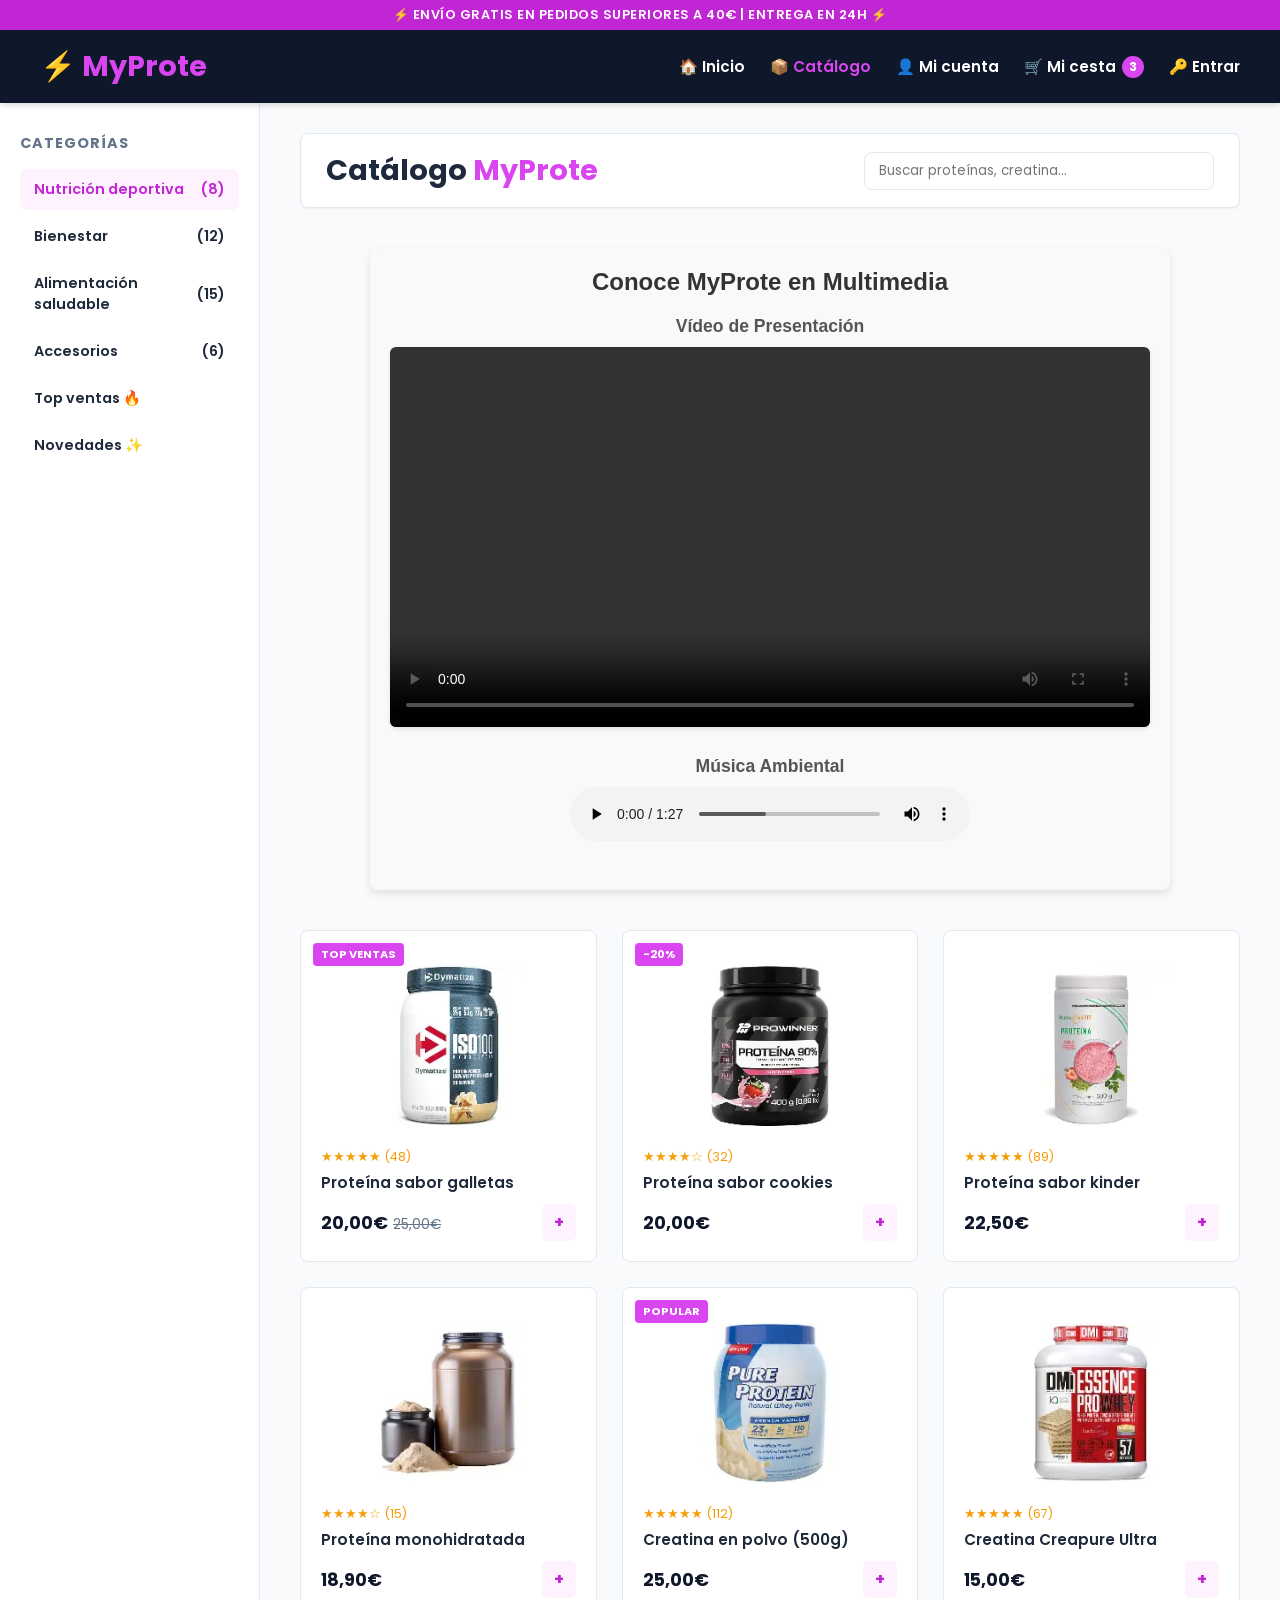
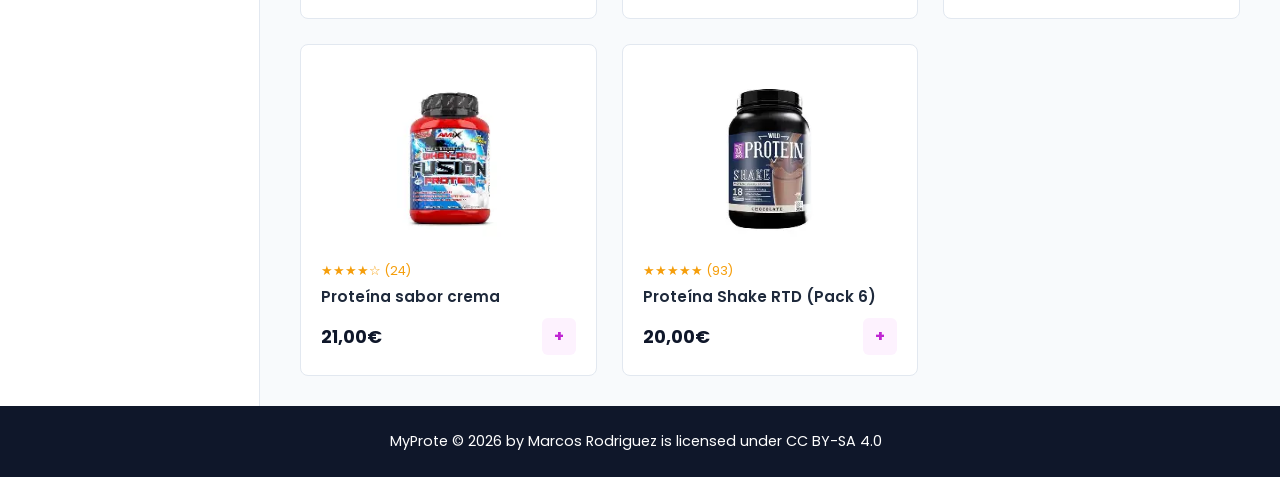
==== commit d8e53dd6: "Modal de pago, login, registro y modal de aviso (Practica 4)" ====
--- a/index.html
+++ b/index.html
@@ -20,6 +20,7 @@
             <a href="index.html" class="active">📦 Catálogo</a>
             <a href="cuenta.html">👤 Mi cuenta</a>
             <a href="cesta.html">🛒 Mi cesta <span class="badge-count">3</span></a>
+            <a href="login.html">🔑 Entrar</a>
         </nav>
     </header>
 
--- a/styles.css
+++ b/styles.css
@@ -1043,3 +1043,146 @@
         padding: 5px;
     }
 }
+
+/* ==========================================
+   ANIMACIONES (PrÃ¡ctica 7 - Tema 8)
+   ========================================== */
+
+/* 1. Slider de imÃ¡genes: 3 diapositivas + copia de la 1Âª para bucle suave */
+.slider {
+    width: 100%;
+    max-width: 700px;
+    height: 320px;
+    margin: 30px auto 0;
+    overflow: hidden;
+    border-radius: var(--radius);
+    box-shadow: var(--shadow-lg);
+    background: var(--primary-light);
+}
+.slides {
+    display: flex;
+    width: 400%;
+    height: 100%;
+    animation: deslizar 12s infinite ease-in-out;
+}
+.slides figure {
+    width: 25%;
+    height: 100%;
+    display: flex;
+    flex-direction: column;
+    align-items: center;
+    justify-content: center;
+    gap: 10px;
+}
+.slides img { height: 80%; object-fit: contain; }
+.slides figcaption { font-weight: 600; color: var(--primary-dark); }
+.slider:hover .slides { animation-play-state: paused; }
+
+@keyframes deslizar {
+    0%, 25%   { transform: translateX(0); }
+    33%, 58%  { transform: translateX(-25%); }
+    66%, 91%  { transform: translateX(-50%); }
+    100%      { transform: translateX(-75%); }
+}
+
+/* 2. Tarjetas de producto: se levantan al pasar el ratÃ³n */
+.product-card { transition: transform .3s ease, box-shadow .3s ease; }
+.product-card:hover { transform: translateY(-8px); box-shadow: var(--shadow-lg); }
+
+/* 3. Insignia de la cesta: late sin parar */
+.badge-count { display: inline-block; animation: latido 1.5s infinite; }
+@keyframes latido {
+    0%, 100% { transform: scale(1); }
+    50%      { transform: scale(1.3); }
+}
+
+/* 4. BotÃ³n "+": gira y crece al pasar el ratÃ³n */
+.btn-add-cart { transition: transform .3s ease; }
+.btn-add-cart:hover { transform: rotate(90deg) scale(1.2); }
+
+/* 5. TÃ­tulo del banner: aparece desde abajo al cargar */
+.hero-content h1 { animation: aparecer 1.2s ease-out both; }
+@keyframes aparecer {
+    from { opacity: 0; transform: translateY(30px); }
+    to   { opacity: 1; transform: translateY(0); }
+}
+
+
+/* ===== MODAL DE PAGO ===== */
+.modal-pago {
+    max-width: 420px;
+    width: 90%;
+    padding: 32px 28px;
+    border: none;
+    border-radius: var(--radius);
+    box-shadow: var(--shadow-lg);
+    background: white;
+    color: var(--text-main);
+    text-align: center;
+}
+.modal-pago[open] { animation: aparecer .4s ease-out; }
+.modal-pago::backdrop { background: rgba(15, 23, 42, .6); }
+.modal-icon { font-size: 3rem; }
+.modal-pago h2 { color: var(--primary-dark); margin: 10px 0; }
+.modal-pago p { color: var(--text-muted); }
+.modal-total { margin: 16px 0; }
+.modal-buttons { display: flex; flex-direction: column; gap: 10px; margin-top: 20px; }
+.modal-buttons .btn-buy { display: block; text-decoration: none; }
+.btn-modal-close {
+    padding: 12px;
+    border: 1px solid var(--border-color);
+    border-radius: var(--radius);
+    background: var(--bg-light);
+    color: var(--text-main);
+    font: inherit;
+    cursor: pointer;
+}
+.btn-modal-close:hover { background: var(--primary-light); }
+
+
+/* ===== LOGIN Y REGISTRO ===== */
+.auth-wrapper {
+    display: flex;
+    justify-content: center;
+    padding: 50px 20px;
+}
+.auth-card {
+    width: 100%;
+    max-width: 440px;
+    padding: 32px 28px;
+    background: white;
+    border: 1px solid var(--border-color);
+    border-radius: var(--radius);
+    box-shadow: var(--shadow-lg);
+    animation: aparecer .6s ease-out both;
+}
+.auth-card .brand-title { text-align: center; margin-bottom: 4px; }
+.auth-subtitle { text-align: center; color: var(--text-muted); margin-bottom: 24px; }
+.auth-card .form-group input:focus {
+    outline: none;
+    border-color: var(--primary-color);
+    box-shadow: 0 0 0 3px var(--primary-light);
+}
+.auth-check {
+    display: flex;
+    align-items: center;
+    gap: 8px;
+    font-size: 0.85rem;
+    margin-bottom: 10px;
+    cursor: pointer;
+}
+.auth-check input { accent-color: var(--primary-color); }
+.auth-footer { text-align: center; margin-top: 18px; font-size: 0.9rem; color: var(--text-muted); }
+.auth-footer a { color: var(--primary-dark); font-weight: 600; }
+
+/* ===== MODAL DE AVISO (inicio) ===== */
+.modal-aviso .modal-code {
+    display: inline-block;
+    padding: 6px 14px;
+    border: 2px dashed var(--primary-color);
+    border-radius: var(--radius);
+    background: var(--primary-light);
+    color: var(--primary-dark);
+    font-weight: 700;
+    letter-spacing: 1px;
+}
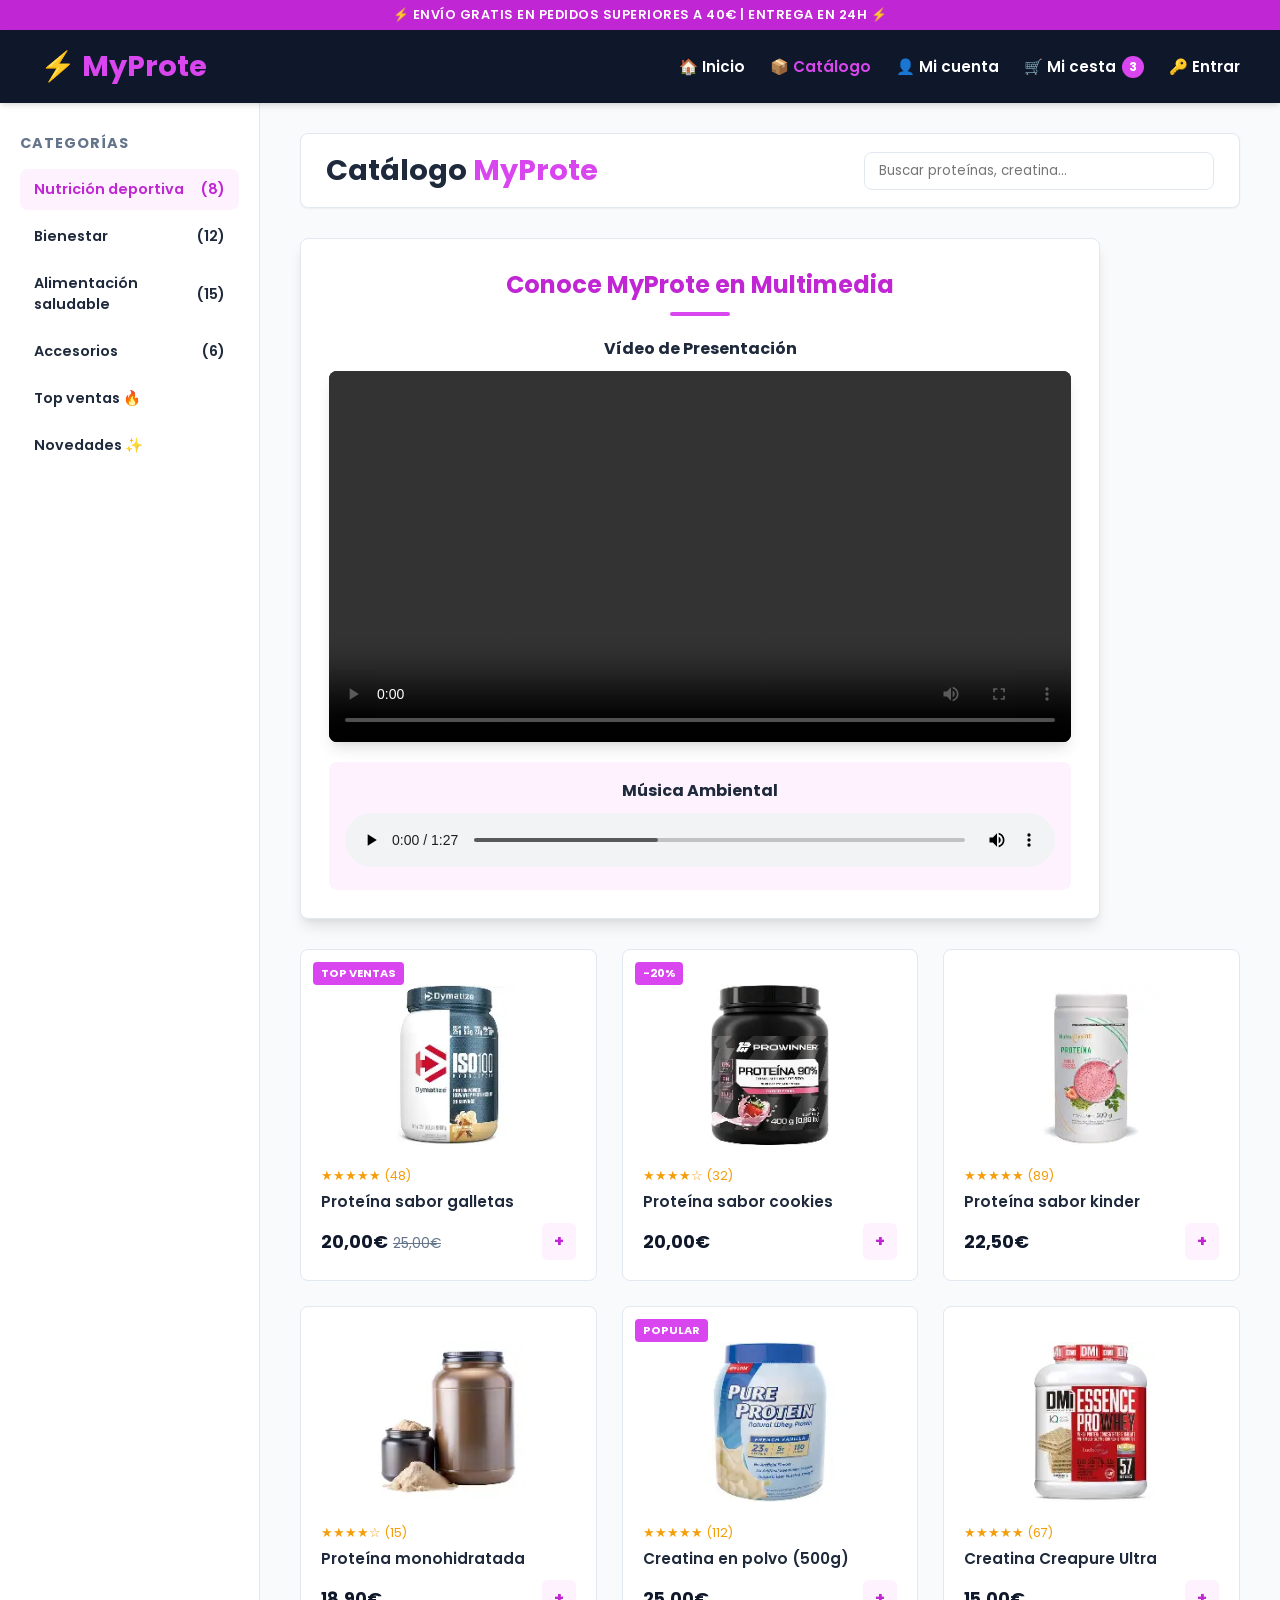
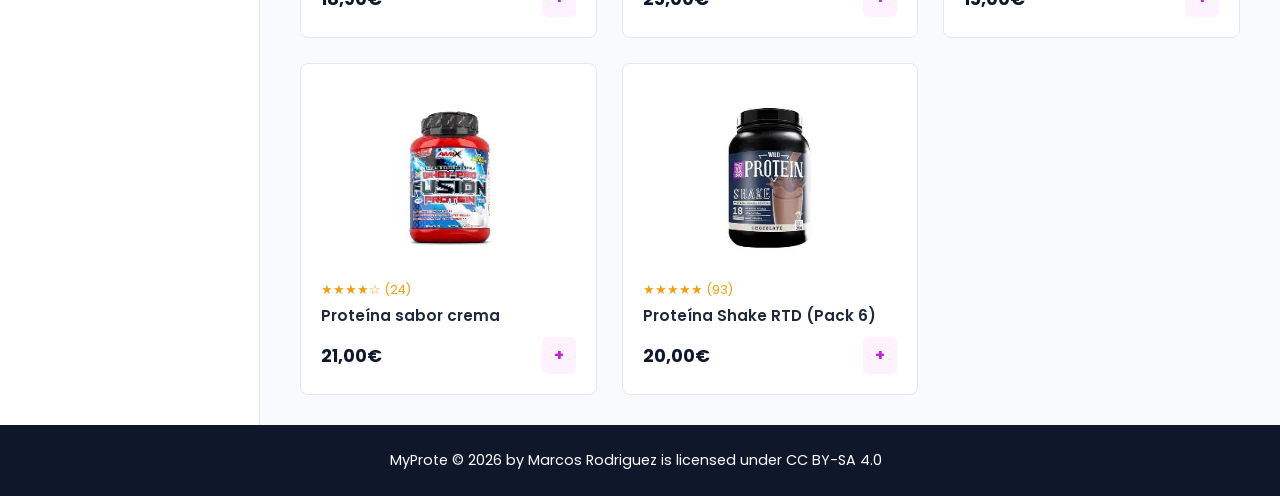
==== commit 529050be: "Mejora de diseno: modal centrado, multimedia, login y registro" ====
--- a/index.html
+++ b/index.html
@@ -7,7 +7,7 @@
     <link rel="preconnect" href="https://fonts.googleapis.com">
     <link rel="preconnect" href="https://fonts.gstatic.com" crossorigin>
     <link href="https://fonts.googleapis.com/css2?family=Poppins:wght@400;500;600;700&display=swap" rel="stylesheet">
-    <link rel="stylesheet" href="styles.css">
+    <link rel="stylesheet" href="styles.css?v=2">
 </head>
 <body>
 
--- a/styles.css
+++ b/styles.css
@@ -1110,6 +1110,7 @@
 
 /* ===== MODAL DE PAGO ===== */
 .modal-pago {
+    margin: auto;
     max-width: 420px;
     width: 90%;
     padding: 32px 28px;
@@ -1186,3 +1187,70 @@
     font-weight: 700;
     letter-spacing: 1px;
 }
+
+
+/* ===== MEJORAS DE DISEÑO ===== */
+
+/* Modal: más bonito */
+.modal-pago { border-top: 6px solid var(--primary-color); }
+.modal-icon { display: block; animation: latido 1.6s ease-in-out infinite; }
+@keyframes latido { 0%,100% { transform: scale(1); } 50% { transform: scale(1.15); } }
+.btn-modal-close:focus-visible, .modal-buttons .btn-buy:focus-visible { outline: 3px solid var(--primary-light); outline-offset: 2px; }
+
+/* Multimedia: tarjeta con vídeo grande y audio como reproductor debajo */
+.seccion-multimedia {
+    background: white;
+    border: 1px solid var(--border-color);
+    border-radius: var(--radius);
+    box-shadow: var(--shadow-lg);
+    padding: 28px;
+    margin: 30px 0;
+    font-family: inherit;
+}
+.seccion-multimedia h2 {
+    color: var(--primary-dark);
+    font-size: 1.5rem;
+    margin-bottom: 20px;
+}
+.seccion-multimedia h2::after {
+    content: "";
+    display: block;
+    width: 60px;
+    height: 4px;
+    margin: 10px auto 0;
+    border-radius: 2px;
+    background: var(--primary-color);
+}
+.media-container { margin-bottom: 20px; }
+.media-container h3 {
+    color: var(--text-main);
+    font-size: 1rem;
+    margin-bottom: 10px;
+}
+.media-container video {
+    display: block;
+    width: 100%;
+    max-height: 420px;
+    background: #0f172a;
+    border-radius: var(--radius);
+    box-shadow: var(--shadow-lg);
+}
+.media-container:last-child {
+    margin-bottom: 0;
+    padding: 16px;
+    border-radius: var(--radius);
+    background: var(--primary-light);
+}
+.media-container audio { width: 100%; max-width: 100%; }
+
+/* Login y registro: más aire y color */
+.auth-wrapper {
+    min-height: 70vh;
+    align-items: center;
+    background: linear-gradient(135deg, var(--primary-light), transparent 60%);
+}
+.auth-card { border-top: 6px solid var(--primary-color); }
+.auth-card .btn-buy { width: 100%; margin-top: 6px; }
+.form-row-2col { display: grid; grid-template-columns: 1fr 1fr; gap: 14px; }
+@media (max-width: 520px) { .form-row-2col { grid-template-columns: 1fr; } }
+@media (prefers-reduced-motion: reduce) { .modal-icon { animation: none; } }
